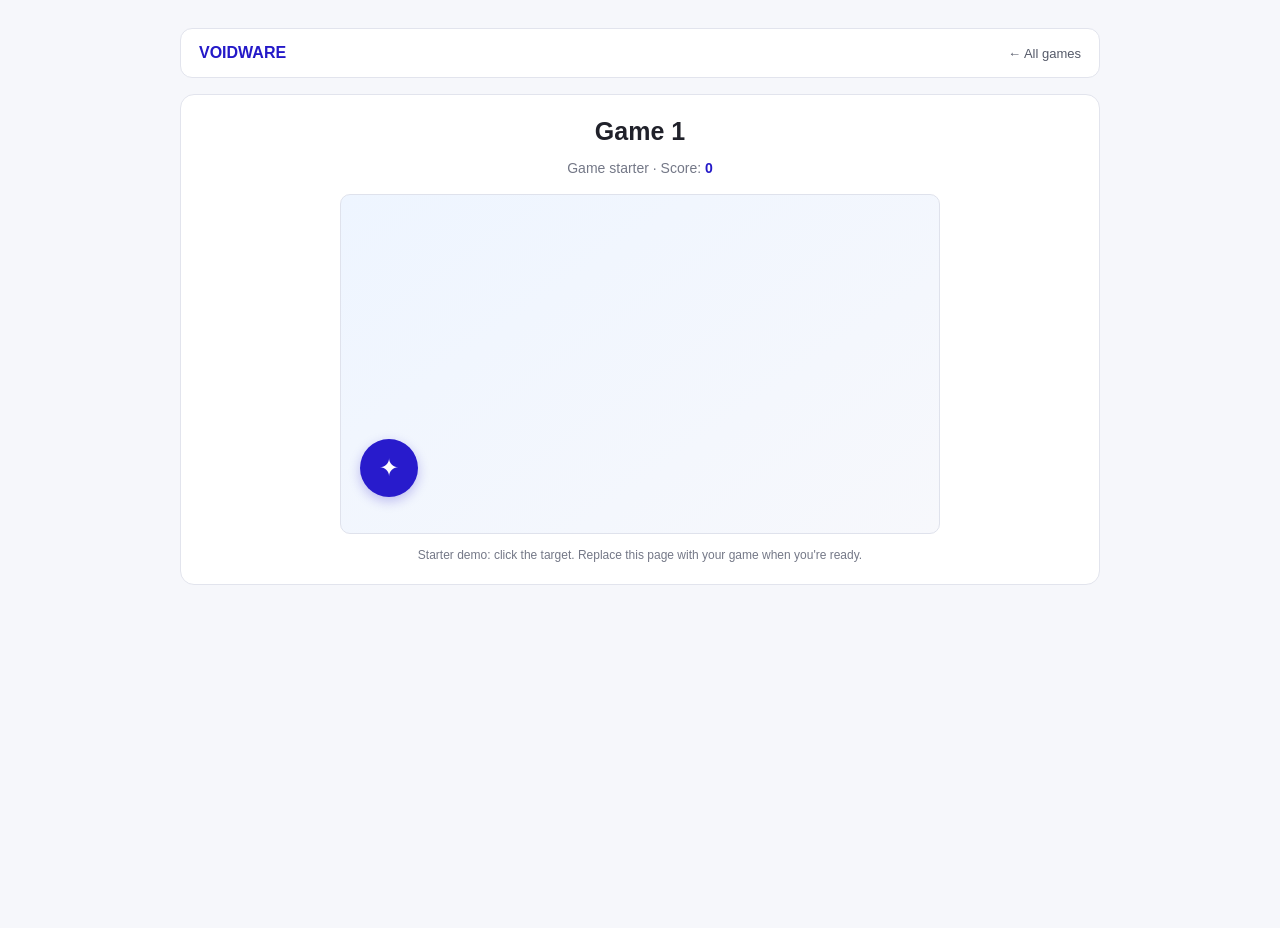
==== games/game1/index.html @ a4cc5603 "Redesign VoidWare as a simple searchable games catalog with starter folders" ====
<!doctype html>
<html lang="en">
<head>
  <meta charset="utf-8">
  <meta name="viewport" content="width=device-width, initial-scale=1">
  <title>Game 1 — VoidWare</title>
  <link rel="stylesheet" href="../starter.css">
  <script src="../starter.js" defer></script>
</head>
<body>
  <main class="starter" data-game-name="Game 1">
    <header class="starter-header"><a class="starter-brand" href="../../">VOIDWARE</a><a class="back-link" href="../../">← All games</a></header>
    <section class="starter-card"><h1 id="game-title">Game 1</h1><p>Game starter · Score: <span class="score" id="score">0</span></p><div class="play-area" id="play-area" aria-label="Game play area"><button class="target" id="target" type="button" aria-label="Click the target">✦</button></div><p class="instructions">Starter demo: click the target. Replace this page with your game when you're ready.</p></section>
  </main>
</body>
</html>
---- games/starter.css ----
/* Shared styles for the editable game-folder starter pages. */
*{box-sizing:border-box}body{margin:0;min-height:100vh;background:#f6f7fb;color:#20212a;font-family:Arial,Helvetica,sans-serif}.starter{width:min(920px,calc(100% - 32px));margin:28px auto}.starter-header{display:flex;align-items:center;justify-content:space-between;gap:16px;padding:15px 18px;background:#fff;border:1px solid #e2e4ed;border-radius:12px}.starter-brand{color:#2419c8;font-weight:800;text-decoration:none}.back-link{color:#555a69;text-decoration:none;font-size:13px}.starter-card{margin-top:16px;padding:22px;background:#fff;border:1px solid #e2e4ed;border-radius:14px;text-align:center}.starter-card h1{margin:0;font-size:25px}.starter-card p{color:#747887;font-size:14px}.score{color:#2419c8;font-weight:700}.play-area{width:min(100%,600px);height:340px;margin:18px auto 0;border:1px solid #dfe2ec;border-radius:10px;background:linear-gradient(145deg,#eef5ff,#f7f8fc);position:relative;overflow:hidden;touch-action:manipulation}.target{position:absolute;width:58px;height:58px;border:0;border-radius:50%;background:#281bcc;color:white;font-size:24px;cursor:pointer;box-shadow:0 4px 12px #281bcc44;transition:transform .1s}.target:hover{transform:scale(1.09)}.instructions{margin:14px 0 0!important;font-size:12px!important}@media(max-width:500px){.starter{margin:12px auto}.starter-card{padding:16px}.play-area{height:55vh;min-height:280px}.starter-header{padding:12px}}
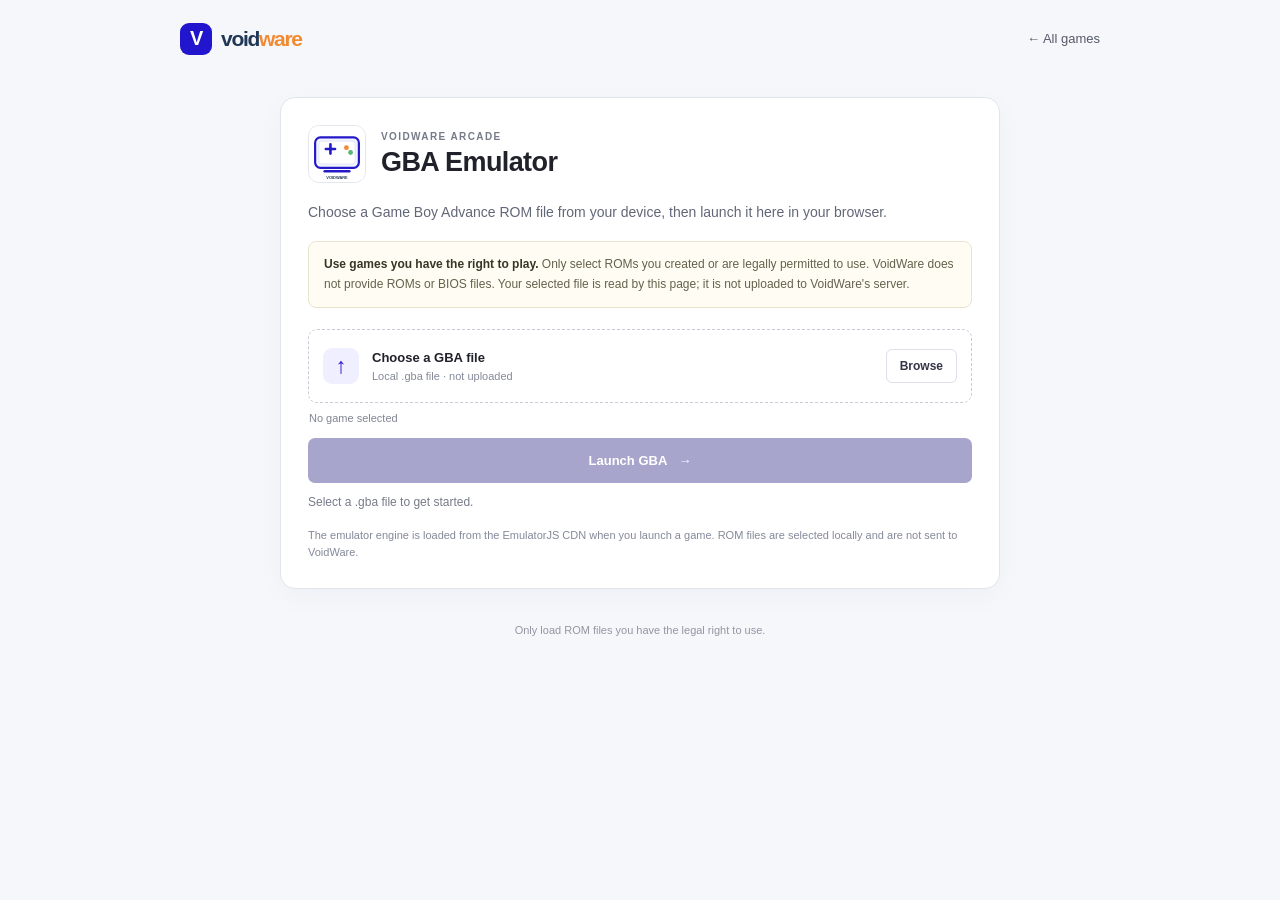
==== commit 7768cc44: "Add local-ROM GBA emulator and simplify game catalog navigation" ====
--- a/games/game1/index.html
+++ b/games/game1/index.html
@@ -1,16 +1,5 @@
 <!doctype html>
 <html lang="en">
-<head>
-  <meta charset="utf-8">
-  <meta name="viewport" content="width=device-width, initial-scale=1">
-  <title>Game 1 — VoidWare</title>
-  <link rel="stylesheet" href="../starter.css">
-  <script src="../starter.js" defer></script>
-</head>
-<body>
-  <main class="starter" data-game-name="Game 1">
-    <header class="starter-header"><a class="starter-brand" href="../../">VOIDWARE</a><a class="back-link" href="../../">← All games</a></header>
-    <section class="starter-card"><h1 id="game-title">Game 1</h1><p>Game starter · Score: <span class="score" id="score">0</span></p><div class="play-area" id="play-area" aria-label="Game play area"><button class="target" id="target" type="button" aria-label="Click the target">✦</button></div><p class="instructions">Starter demo: click the target. Replace this page with your game when you're ready.</p></section>
-  </main>
-</body>
+<head><meta charset="utf-8"><meta name="viewport" content="width=device-width, initial-scale=1"><meta http-equiv="refresh" content="0;url=../gba/"><title>GBA Emulator moved — VoidWare</title></head>
+<body><p>This starter folder has moved to <a href="../gba/">GBA Emulator</a>.</p></body>
 </html>
